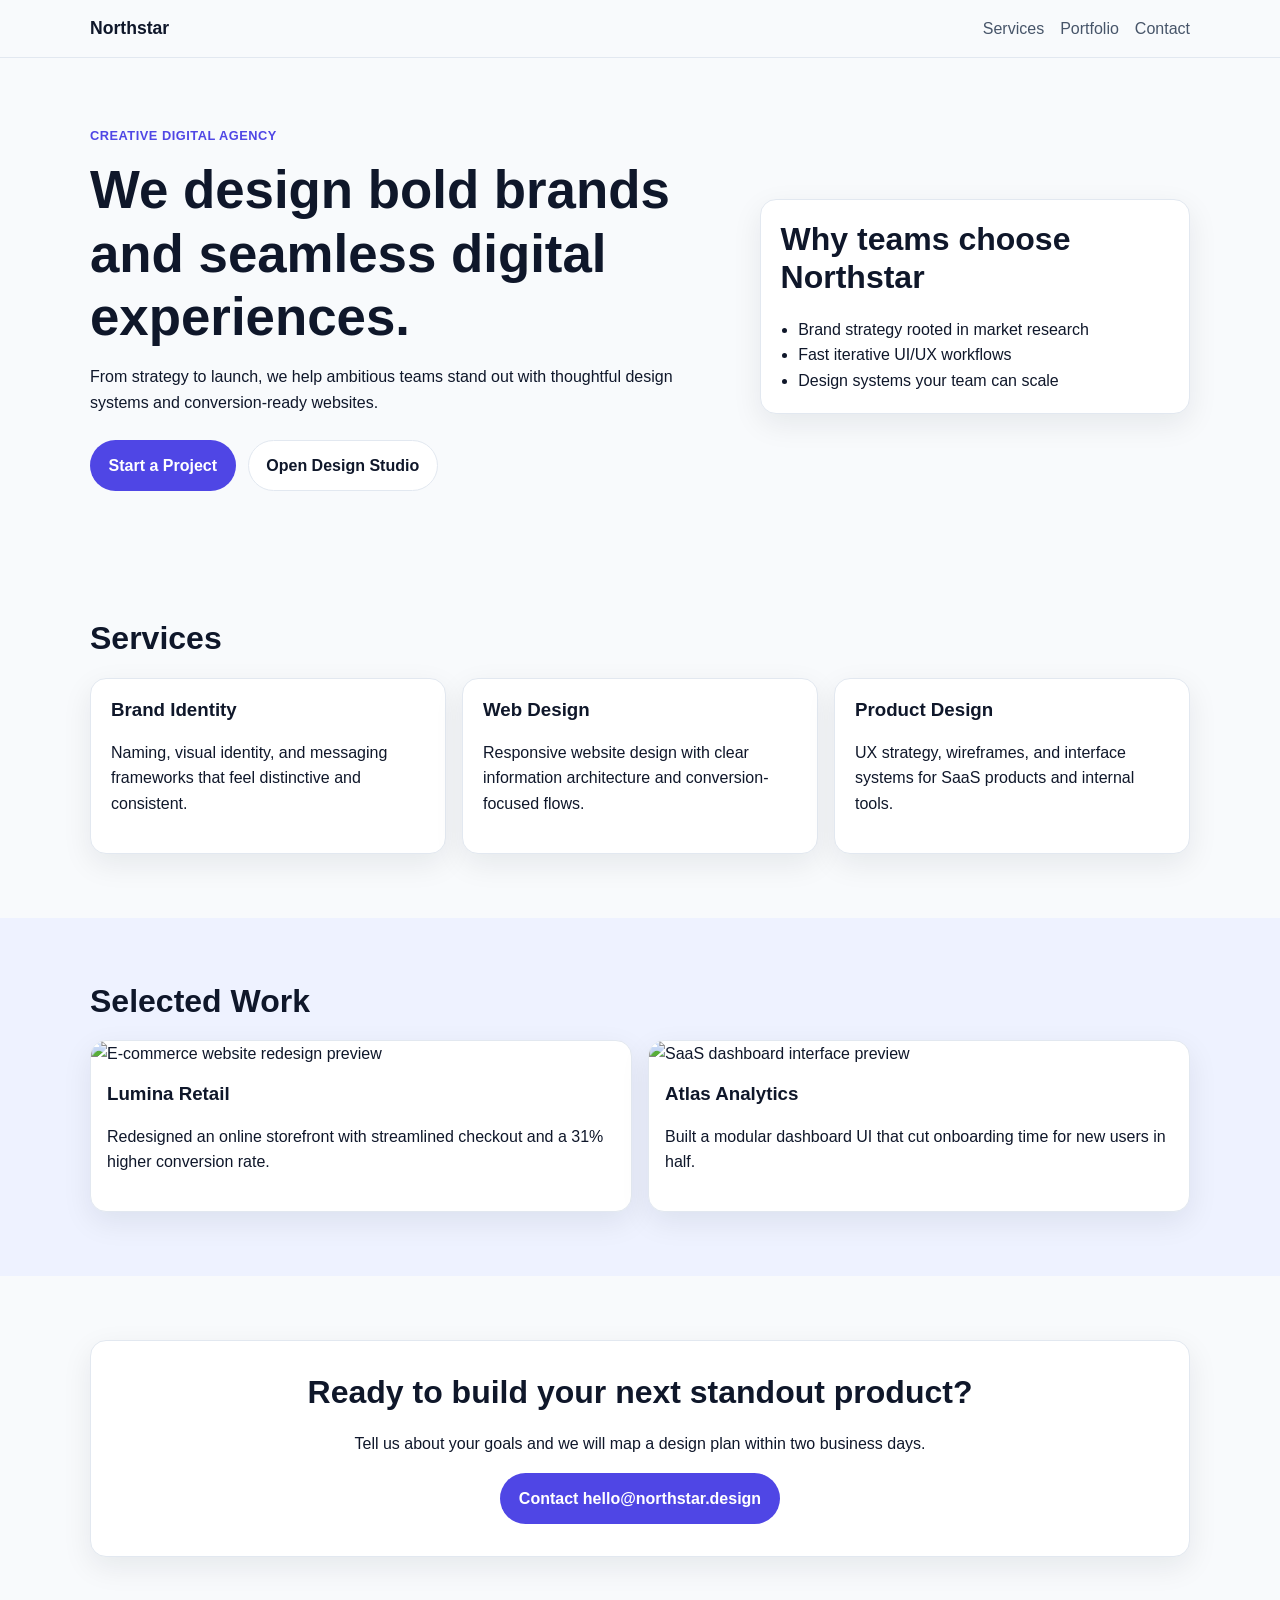
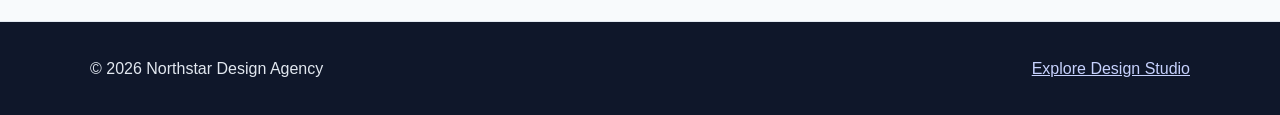
==== index.html @ 2c72488b "feat: build responsive home and design studio static pages Agent-Logs-Url: https://github.com/mayank" ====
<!DOCTYPE html>
<html lang="en">
<head>
  <meta charset="UTF-8">
  <meta name="viewport" content="width=device-width, initial-scale=1.0">
  <title>Northstar Design Agency</title>
  <meta name="description" content="Northstar Design Agency crafts modern branding, websites, and product experiences for growing teams.">
  <link rel="stylesheet" href="style.css">
</head>
<body>
  <header class="site-header">
    <div class="container nav-wrap">
      <a class="logo" href="index.html">Northstar</a>
      <nav aria-label="Primary navigation">
        <ul class="nav-list">
          <li><a href="#services">Services</a></li>
          <li><a href="#portfolio">Portfolio</a></li>
          <li><a href="#contact">Contact</a></li>
        </ul>
      </nav>
    </div>
  </header>

  <main>
    <section class="hero section">
      <div class="container hero-grid">
        <div>
          <p class="eyebrow">Creative Digital Agency</p>
          <h1>We design bold brands and seamless digital experiences.</h1>
          <p>From strategy to launch, we help ambitious teams stand out with thoughtful design systems and conversion-ready websites.</p>
          <div class="button-row">
            <a class="btn btn-primary" href="#contact">Start a Project</a>
            <!-- Primary CTA required by issue -->
            <a class="btn btn-secondary" href="design-studio/index.html">Open Design Studio</a>
          </div>
        </div>
        <aside class="hero-panel" aria-label="Agency highlights">
          <h2>Why teams choose Northstar</h2>
          <ul>
            <li>Brand strategy rooted in market research</li>
            <li>Fast iterative UI/UX workflows</li>
            <li>Design systems your team can scale</li>
          </ul>
        </aside>
      </div>
    </section>

    <section class="section" id="services">
      <div class="container">
        <h2>Services</h2>
        <div class="card-grid">
          <article class="card">
            <h3>Brand Identity</h3>
            <p>Naming, visual identity, and messaging frameworks that feel distinctive and consistent.</p>
          </article>
          <article class="card">
            <h3>Web Design</h3>
            <p>Responsive website design with clear information architecture and conversion-focused flows.</p>
          </article>
          <article class="card">
            <h3>Product Design</h3>
            <p>UX strategy, wireframes, and interface systems for SaaS products and internal tools.</p>
          </article>
        </div>
      </div>
    </section>

    <section class="section section-muted" id="portfolio">
      <div class="container">
        <h2>Selected Work</h2>
        <div class="preview-grid">
          <article class="preview-card">
            <img src="https://images.unsplash.com/photo-1558655146-9f40138edfeb?auto=format&fit=crop&w=900&q=80" alt="E-commerce website redesign preview">
            <div>
              <h3>Lumina Retail</h3>
              <p>Redesigned an online storefront with streamlined checkout and a 31% higher conversion rate.</p>
            </div>
          </article>
          <article class="preview-card">
            <img src="https://images.unsplash.com/photo-1467232004584-a241de8bcf5d?auto=format&fit=crop&w=900&q=80" alt="SaaS dashboard interface preview">
            <div>
              <h3>Atlas Analytics</h3>
              <p>Built a modular dashboard UI that cut onboarding time for new users in half.</p>
            </div>
          </article>
        </div>
      </div>
    </section>

    <section class="section cta" id="contact">
      <div class="container cta-panel">
        <h2>Ready to build your next standout product?</h2>
        <p>Tell us about your goals and we will map a design plan within two business days.</p>
        <a class="btn btn-primary" href="mailto:hello@northstar.design">Contact hello@northstar.design</a>
      </div>
    </section>
  </main>

  <footer class="site-footer">
    <div class="container footer-wrap">
      <p>&copy; 2026 Northstar Design Agency</p>
      <a href="design-studio/index.html">Explore Design Studio</a>
    </div>
  </footer>
</body>
</html>
---- style.css ----
:root {
  --bg: #f8fafc;
  --surface: #ffffff;
  --text: #0f172a;
  --muted: #475569;
  --primary: #4f46e5;
  --primary-dark: #4338ca;
  --border: #e2e8f0;
  --radius: 16px;
  --shadow: 0 10px 30px rgba(15, 23, 42, 0.08);
}

*,
*::before,
*::after {
  box-sizing: border-box;
}

body {
  margin: 0;
  font-family: Inter, "Segoe UI", Roboto, Helvetica, Arial, sans-serif;
  line-height: 1.6;
  color: var(--text);
  background: var(--bg);
}

img {
  max-width: 100%;
  display: block;
  border-radius: 12px;
}

a {
  color: inherit;
}

.container {
  width: min(1100px, 92%);
  margin: 0 auto;
}

.section {
  padding: 4rem 0;
}

.section-muted {
  background: #eef2ff;
}

.site-header {
  position: sticky;
  top: 0;
  z-index: 10;
  background: rgba(248, 250, 252, 0.95);
  backdrop-filter: blur(6px);
  border-bottom: 1px solid var(--border);
}

.nav-wrap {
  display: flex;
  align-items: center;
  justify-content: space-between;
  padding: 0.9rem 0;
}

.logo {
  font-size: 1.1rem;
  font-weight: 800;
  text-decoration: none;
}

.nav-list {
  list-style: none;
  display: flex;
  gap: 1rem;
  margin: 0;
  padding: 0;
}

.nav-list a {
  text-decoration: none;
  color: var(--muted);
  transition: color 0.2s ease;
}

.nav-list a:hover,
.nav-list a:focus-visible {
  color: var(--primary);
}

.hero-grid {
  display: grid;
  gap: 1.5rem;
}

.eyebrow {
  display: inline-block;
  margin: 0 0 0.75rem;
  font-weight: 700;
  letter-spacing: 0.04em;
  text-transform: uppercase;
  color: var(--primary);
  font-size: 0.8rem;
}

h1,
h2,
h3 {
  line-height: 1.2;
  margin-top: 0;
}

h1 {
  font-size: clamp(2rem, 6vw, 3.3rem);
  margin-bottom: 1rem;
}

h2 {
  font-size: clamp(1.5rem, 4vw, 2rem);
  margin-bottom: 1.25rem;
}

.button-row {
  display: flex;
  flex-wrap: wrap;
  gap: 0.75rem;
  margin-top: 1.5rem;
}

.btn {
  display: inline-block;
  text-decoration: none;
  padding: 0.75rem 1.1rem;
  border-radius: 999px;
  font-weight: 600;
  border: 1px solid transparent;
  transition: all 0.2s ease;
}

.btn-primary {
  background: var(--primary);
  color: #fff;
}

.btn-primary:hover,
.btn-primary:focus-visible {
  background: var(--primary-dark);
  transform: translateY(-1px);
}

.btn-secondary {
  border-color: var(--border);
  background: var(--surface);
}

.btn-secondary:hover,
.btn-secondary:focus-visible {
  border-color: var(--primary);
  color: var(--primary);
}

.hero-panel,
.card,
.preview-card,
.cta-panel {
  background: var(--surface);
  border: 1px solid var(--border);
  border-radius: var(--radius);
  box-shadow: var(--shadow);
}

.hero-panel {
  padding: 1.25rem;
}

.hero-panel ul {
  margin: 0;
  padding-left: 1.1rem;
}

.card-grid,
.preview-grid {
  display: grid;
  gap: 1rem;
}

.card {
  padding: 1.25rem;
  transition: transform 0.2s ease, box-shadow 0.2s ease;
}

.card:hover {
  transform: translateY(-4px);
  box-shadow: 0 14px 32px rgba(15, 23, 42, 0.12);
}

.preview-card {
  overflow: hidden;
}

.preview-card div {
  padding: 1rem 1rem 1.25rem;
}

.cta-panel {
  text-align: center;
  padding: 2rem 1.25rem;
}

.site-footer {
  border-top: 1px solid var(--border);
  background: #0f172a;
  color: #e2e8f0;
}

.footer-wrap {
  display: flex;
  gap: 1rem;
  justify-content: space-between;
  align-items: center;
  padding: 1.1rem 0;
}

.site-footer a {
  color: #c7d2fe;
}

@media (min-width: 700px) {
  .hero-grid {
    grid-template-columns: 1.2fr 0.8fr;
    align-items: center;
  }

  .card-grid {
    grid-template-columns: repeat(3, minmax(0, 1fr));
  }

  .preview-grid {
    grid-template-columns: repeat(2, minmax(0, 1fr));
  }
}
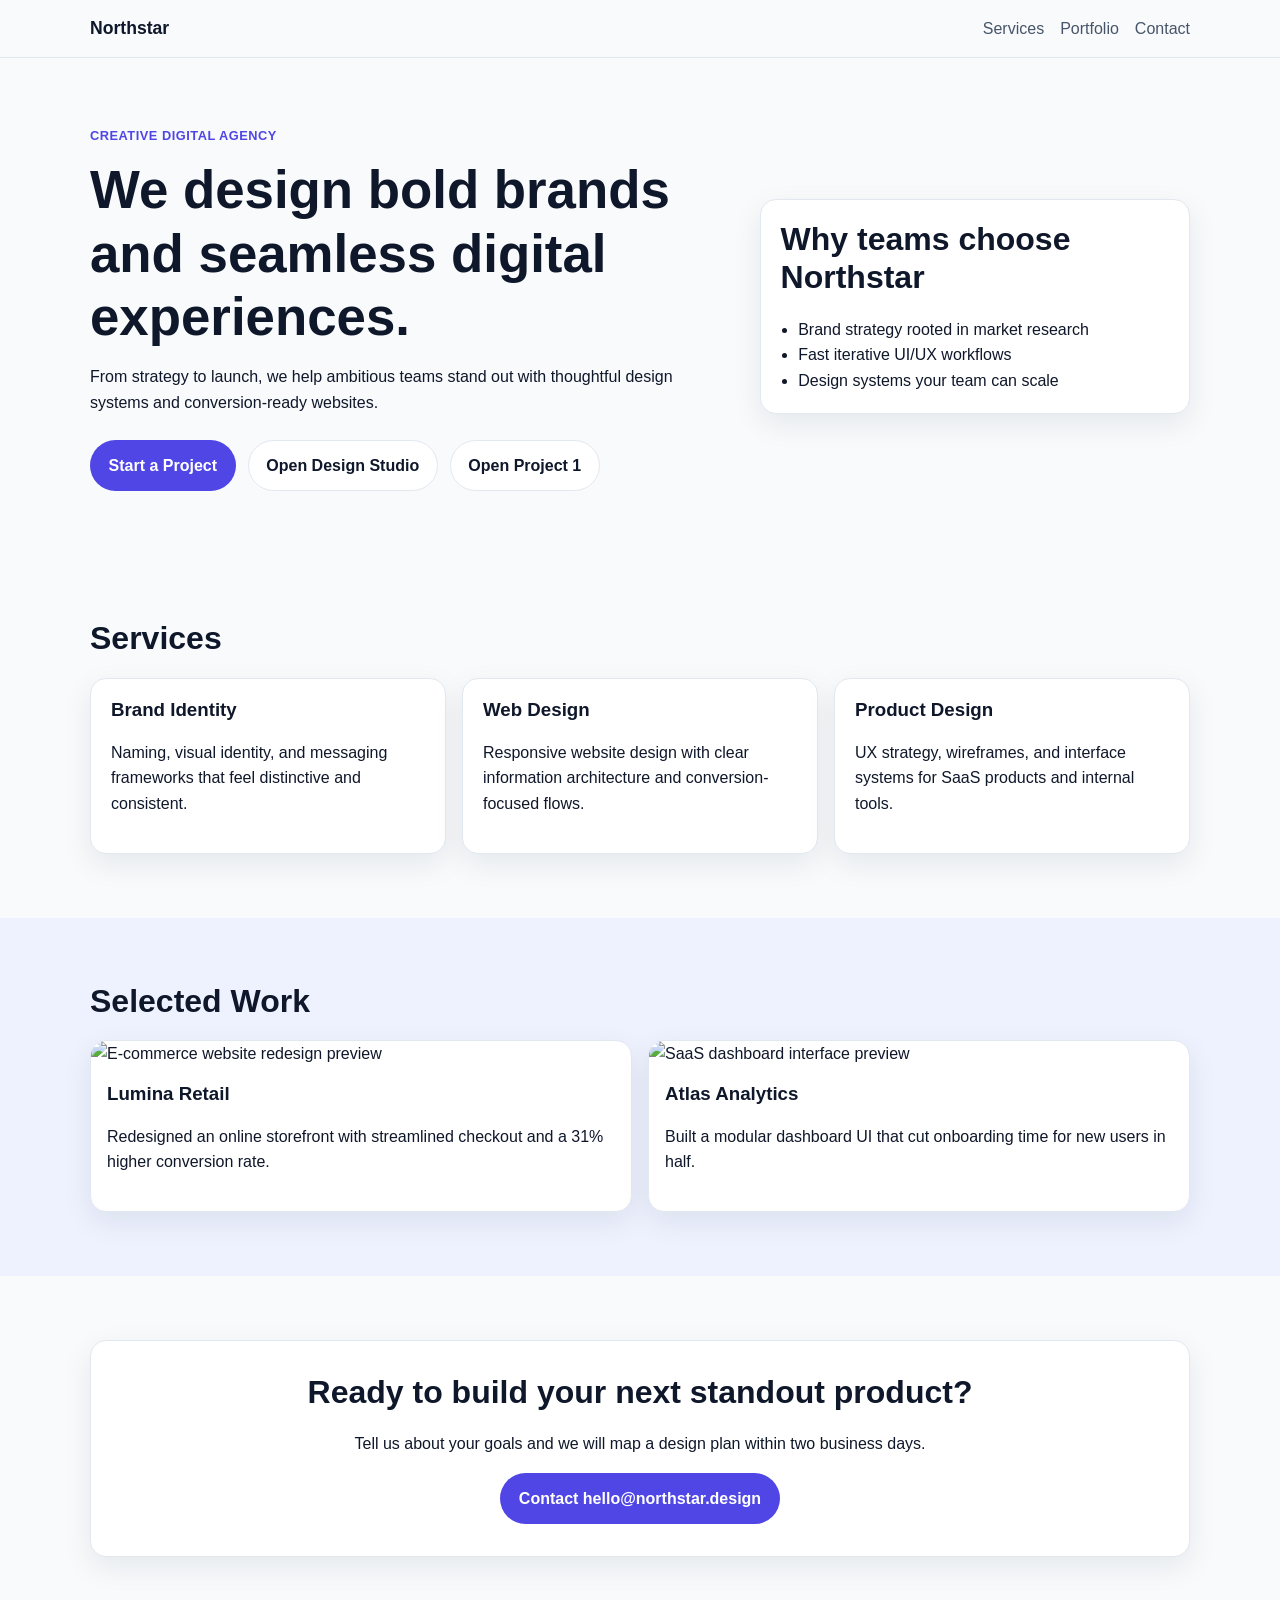
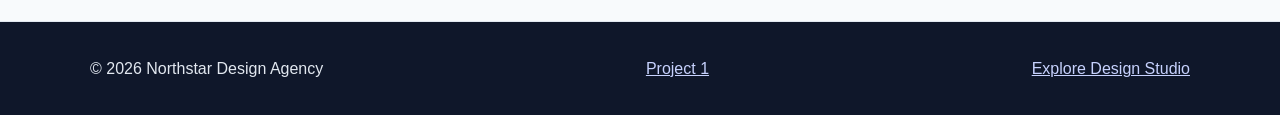
==== commit d2c9c54e: "project1 added Co-authored-by: Copilot <copilot@github.com>" ====
--- a/index.html
+++ b/index.html
@@ -32,6 +32,7 @@
             <a class="btn btn-primary" href="#contact">Start a Project</a>
             <!-- Primary CTA required by issue -->
             <a class="btn btn-secondary" href="design-studio/index.html">Open Design Studio</a>
+              <a class="btn btn-secondary" href="project1/index.html">Open Project 1</a>
           </div>
         </div>
         <aside class="hero-panel" aria-label="Agency highlights">
@@ -99,6 +100,7 @@
   <footer class="site-footer">
     <div class="container footer-wrap">
       <p>&copy; 2026 Northstar Design Agency</p>
+      <a href="project1/index.html">Project 1</a>
       <a href="design-studio/index.html">Explore Design Studio</a>
     </div>
   </footer>
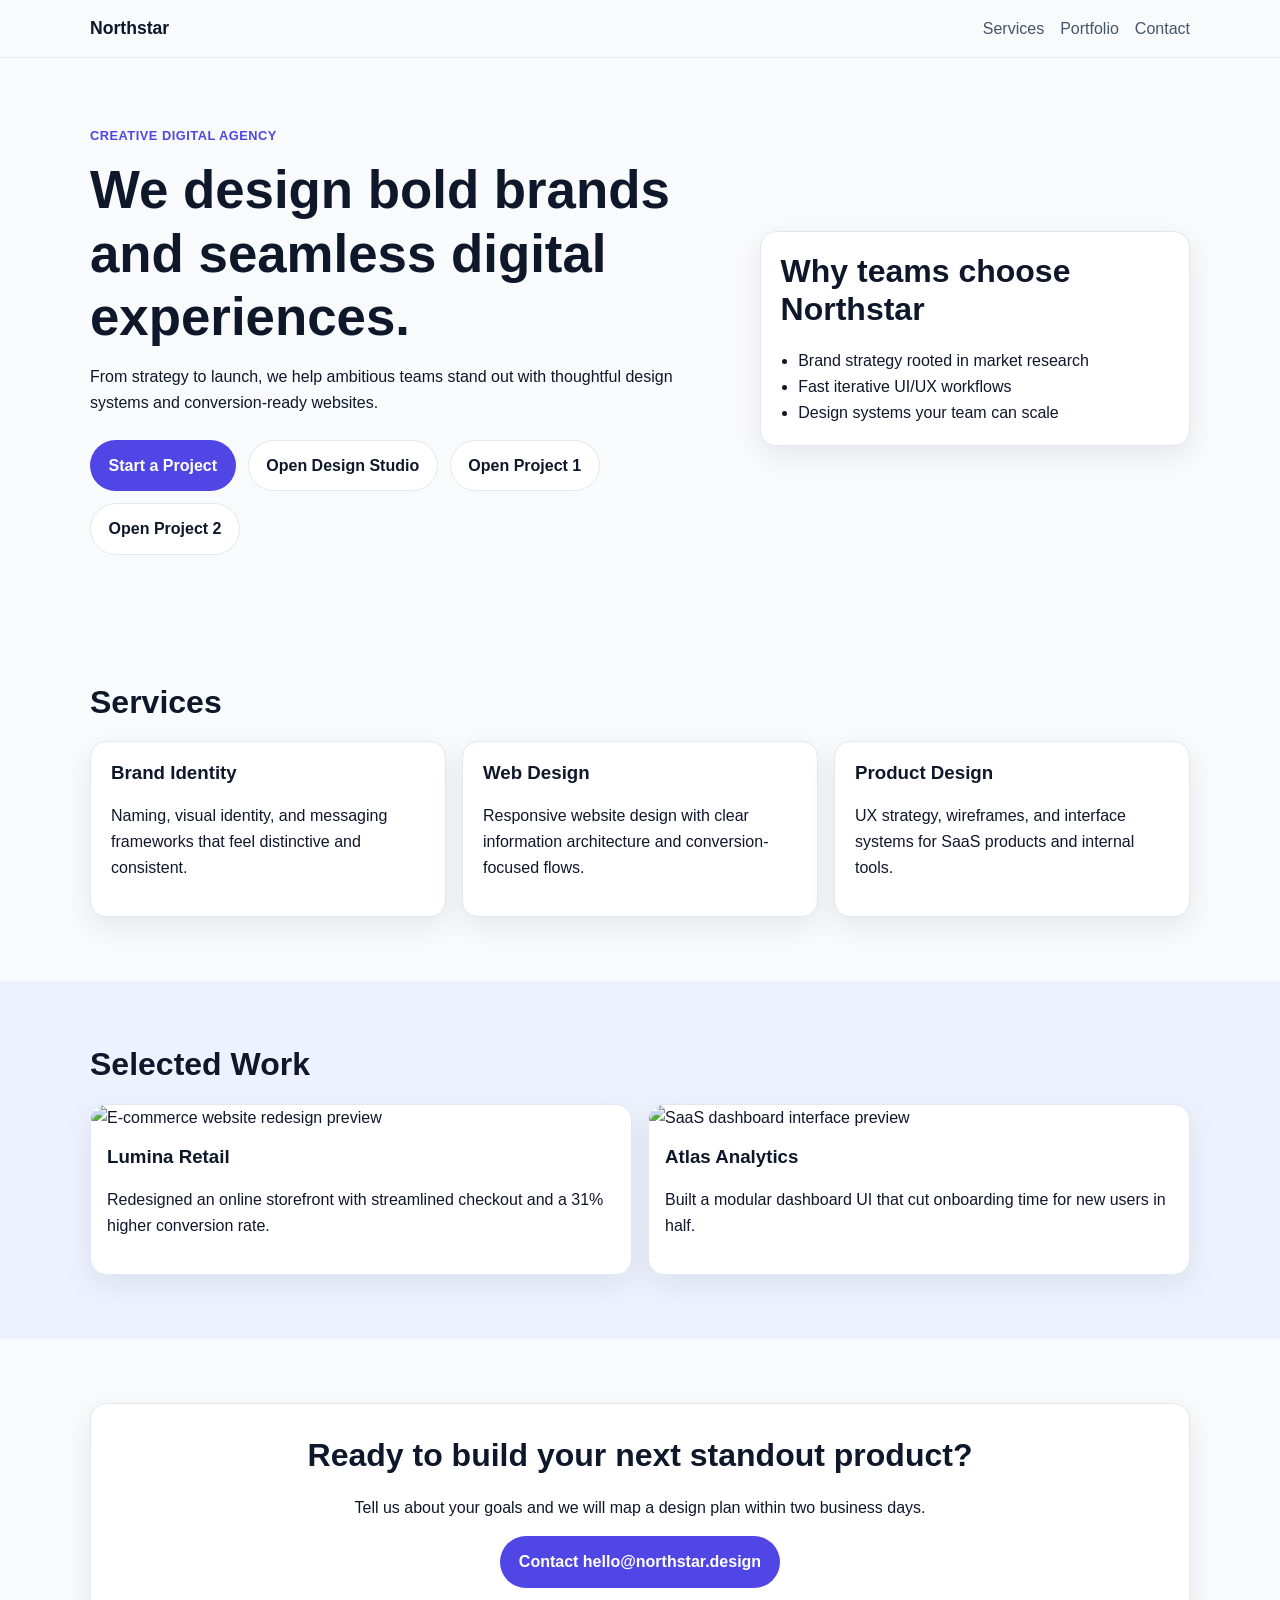
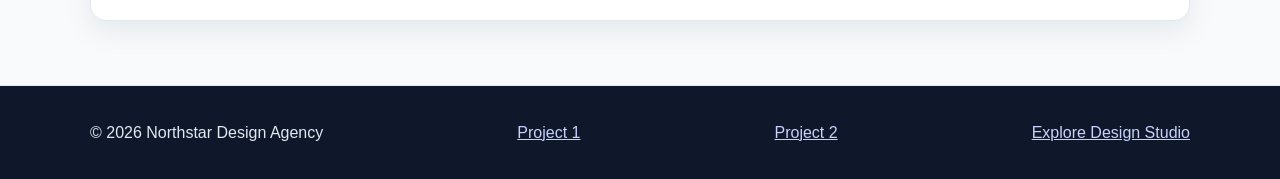
==== commit 5736ef23: "project 2 added Co-authored-by: Copilot <copilot@github.com>" ====
--- a/index.html
+++ b/index.html
@@ -33,6 +33,7 @@
             <!-- Primary CTA required by issue -->
             <a class="btn btn-secondary" href="design-studio/index.html">Open Design Studio</a>
               <a class="btn btn-secondary" href="project1/index.html">Open Project 1</a>
+              <a class="btn btn-secondary" href="project2/index.html">Open Project 2</a>
           </div>
         </div>
         <aside class="hero-panel" aria-label="Agency highlights">
@@ -101,6 +102,7 @@
     <div class="container footer-wrap">
       <p>&copy; 2026 Northstar Design Agency</p>
       <a href="project1/index.html">Project 1</a>
+      <a href="project2/index.html">Project 2</a>
       <a href="design-studio/index.html">Explore Design Studio</a>
     </div>
   </footer>
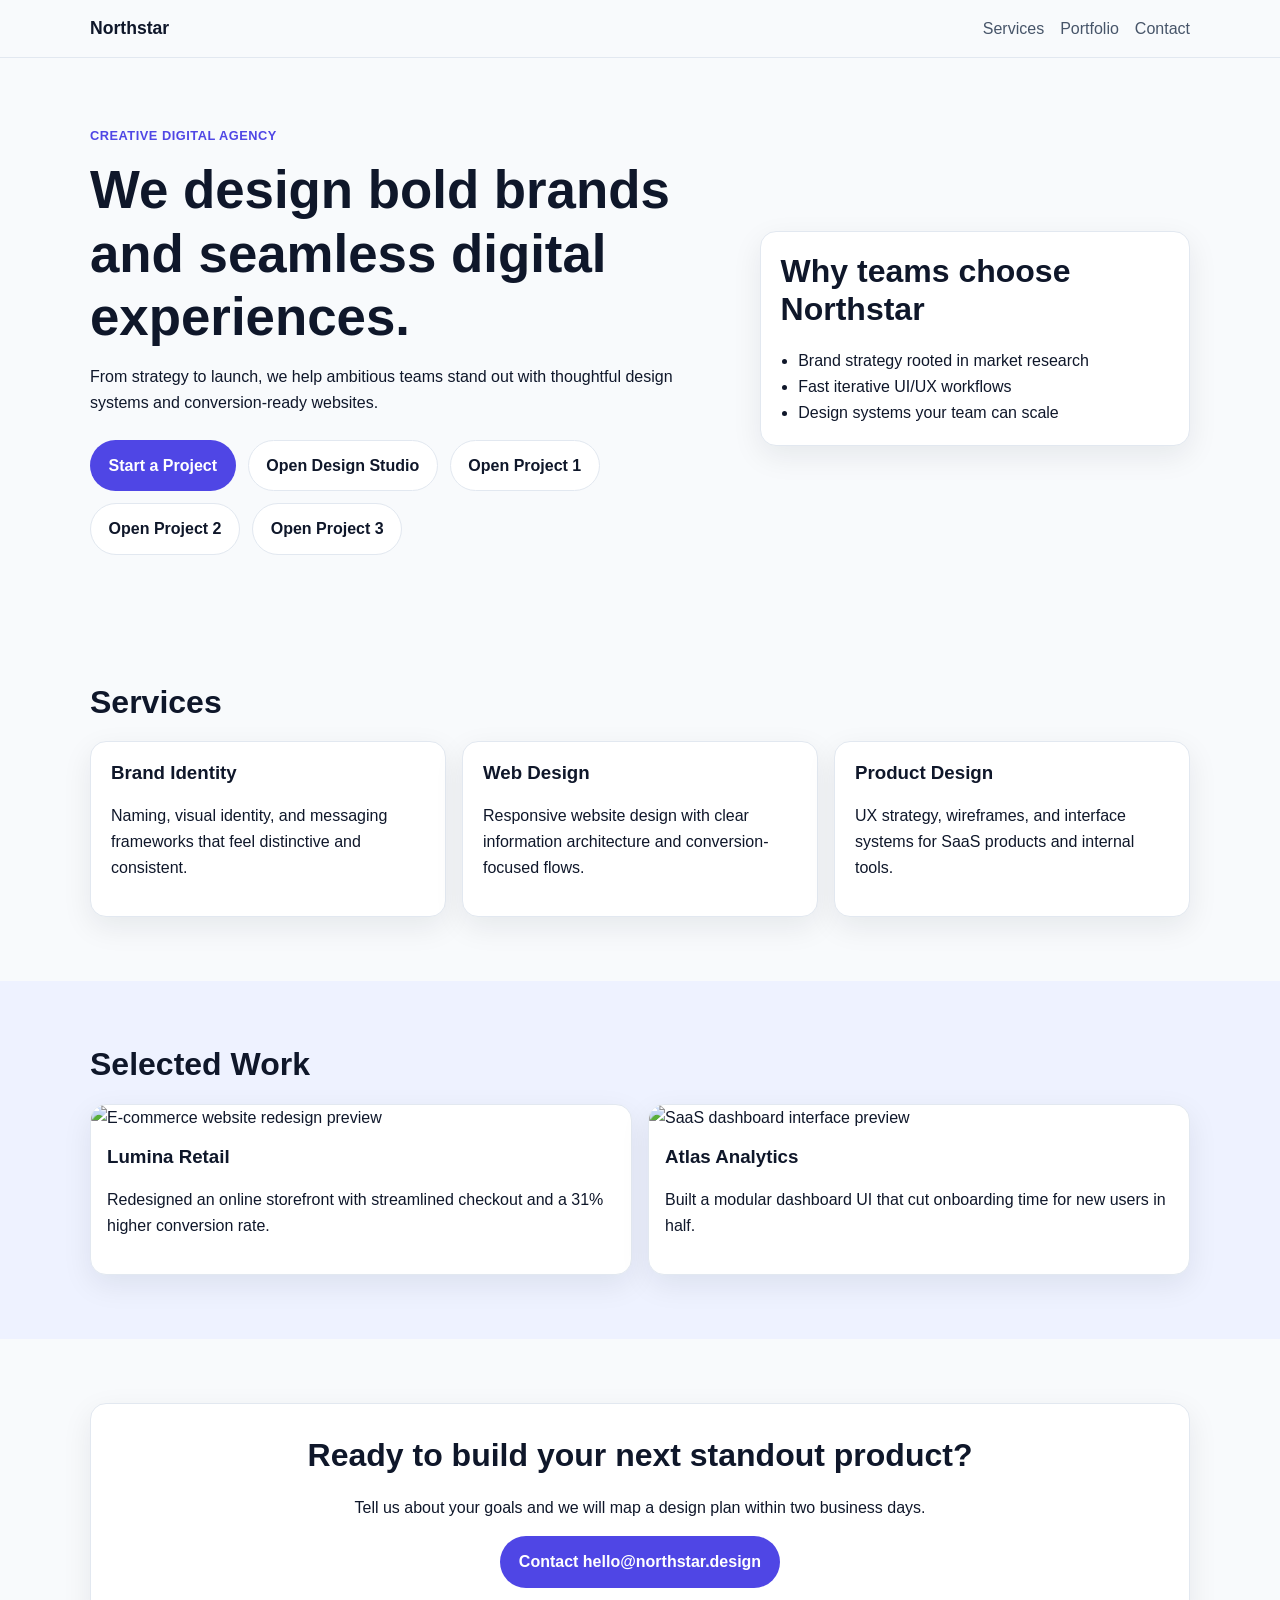
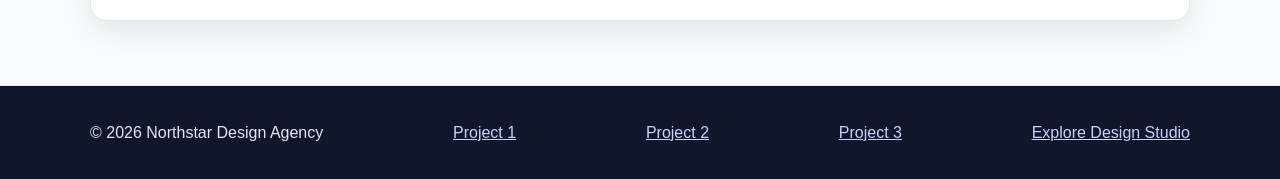
==== commit 8fa7cba2: "yghbjh" ====
--- a/index.html
+++ b/index.html
@@ -34,6 +34,7 @@
             <a class="btn btn-secondary" href="design-studio/index.html">Open Design Studio</a>
               <a class="btn btn-secondary" href="project1/index.html">Open Project 1</a>
               <a class="btn btn-secondary" href="project2/index.html">Open Project 2</a>
+              <a class="btn btn-secondary" href="project3/index.html">Open Project 3</a>
           </div>
         </div>
         <aside class="hero-panel" aria-label="Agency highlights">
@@ -103,6 +104,7 @@
       <p>&copy; 2026 Northstar Design Agency</p>
       <a href="project1/index.html">Project 1</a>
       <a href="project2/index.html">Project 2</a>
+      <a href="project3/index.html">Project 3</a>
       <a href="design-studio/index.html">Explore Design Studio</a>
     </div>
   </footer>
